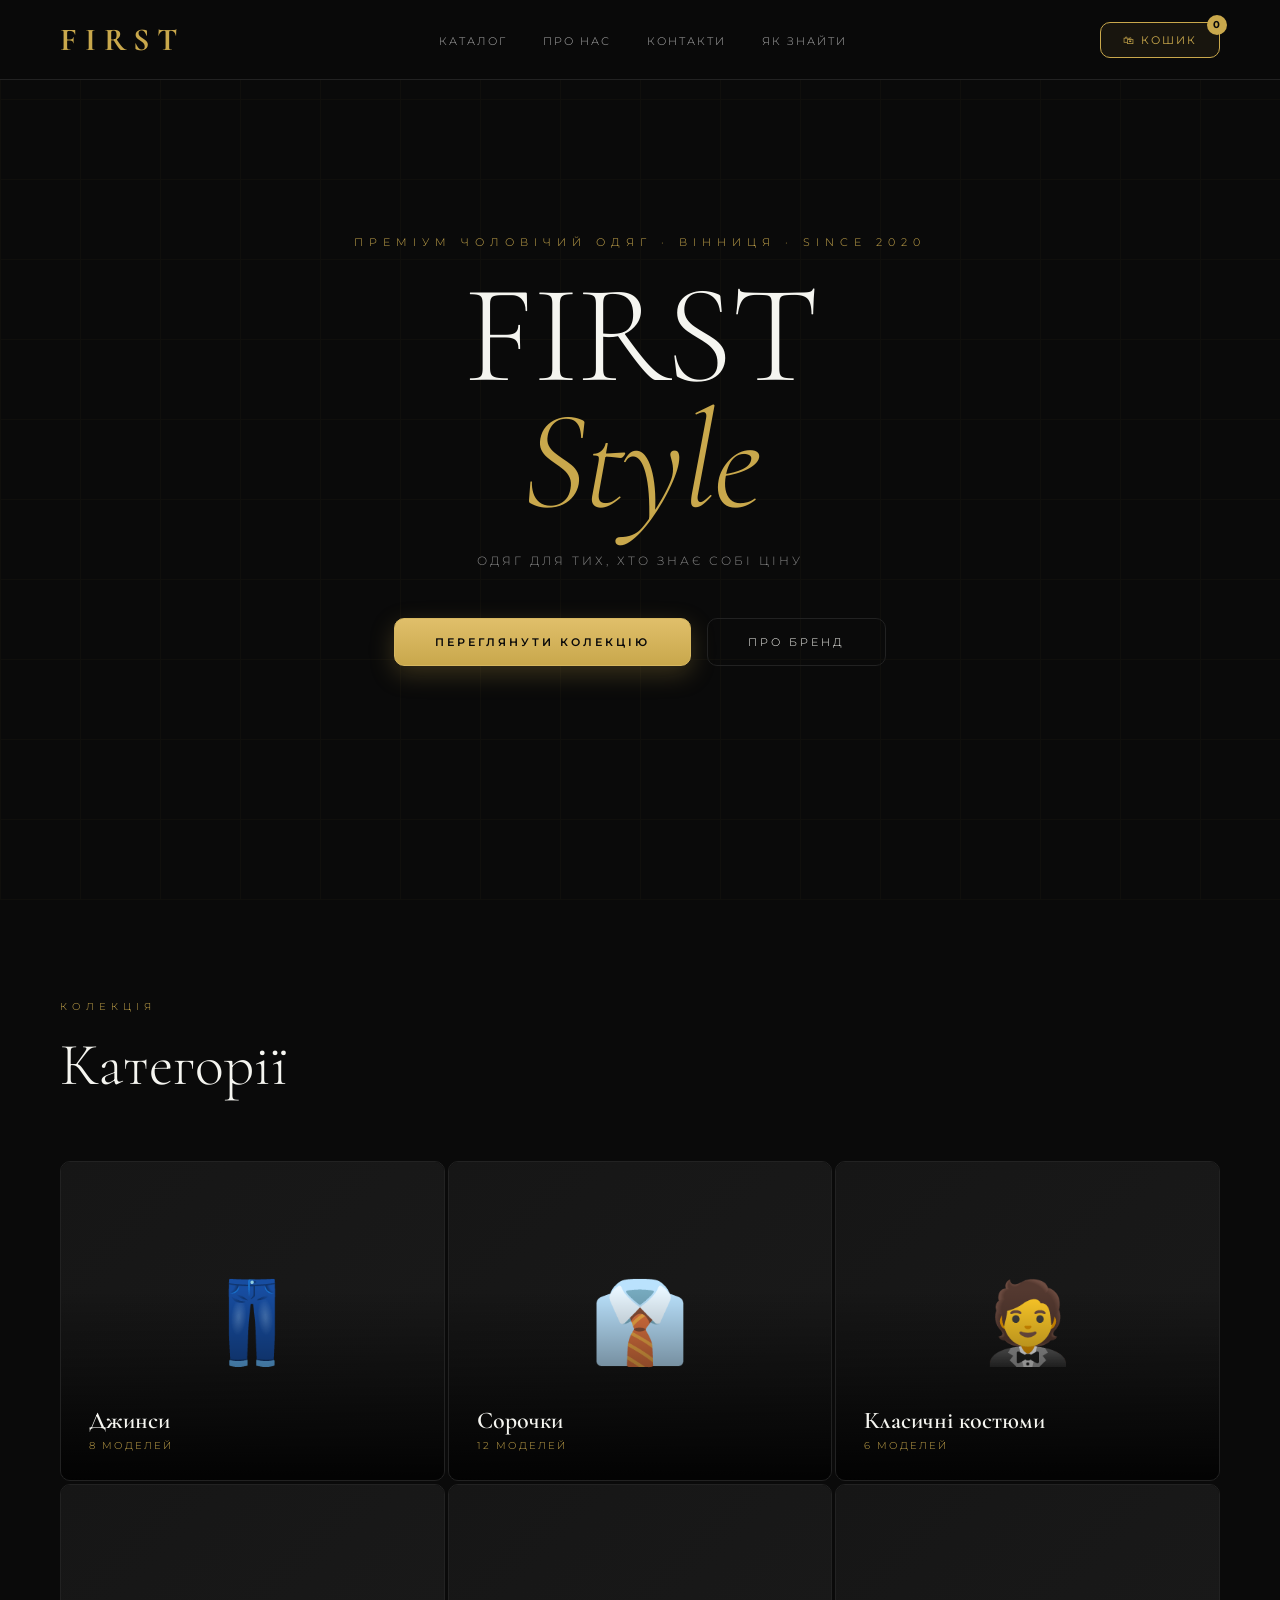
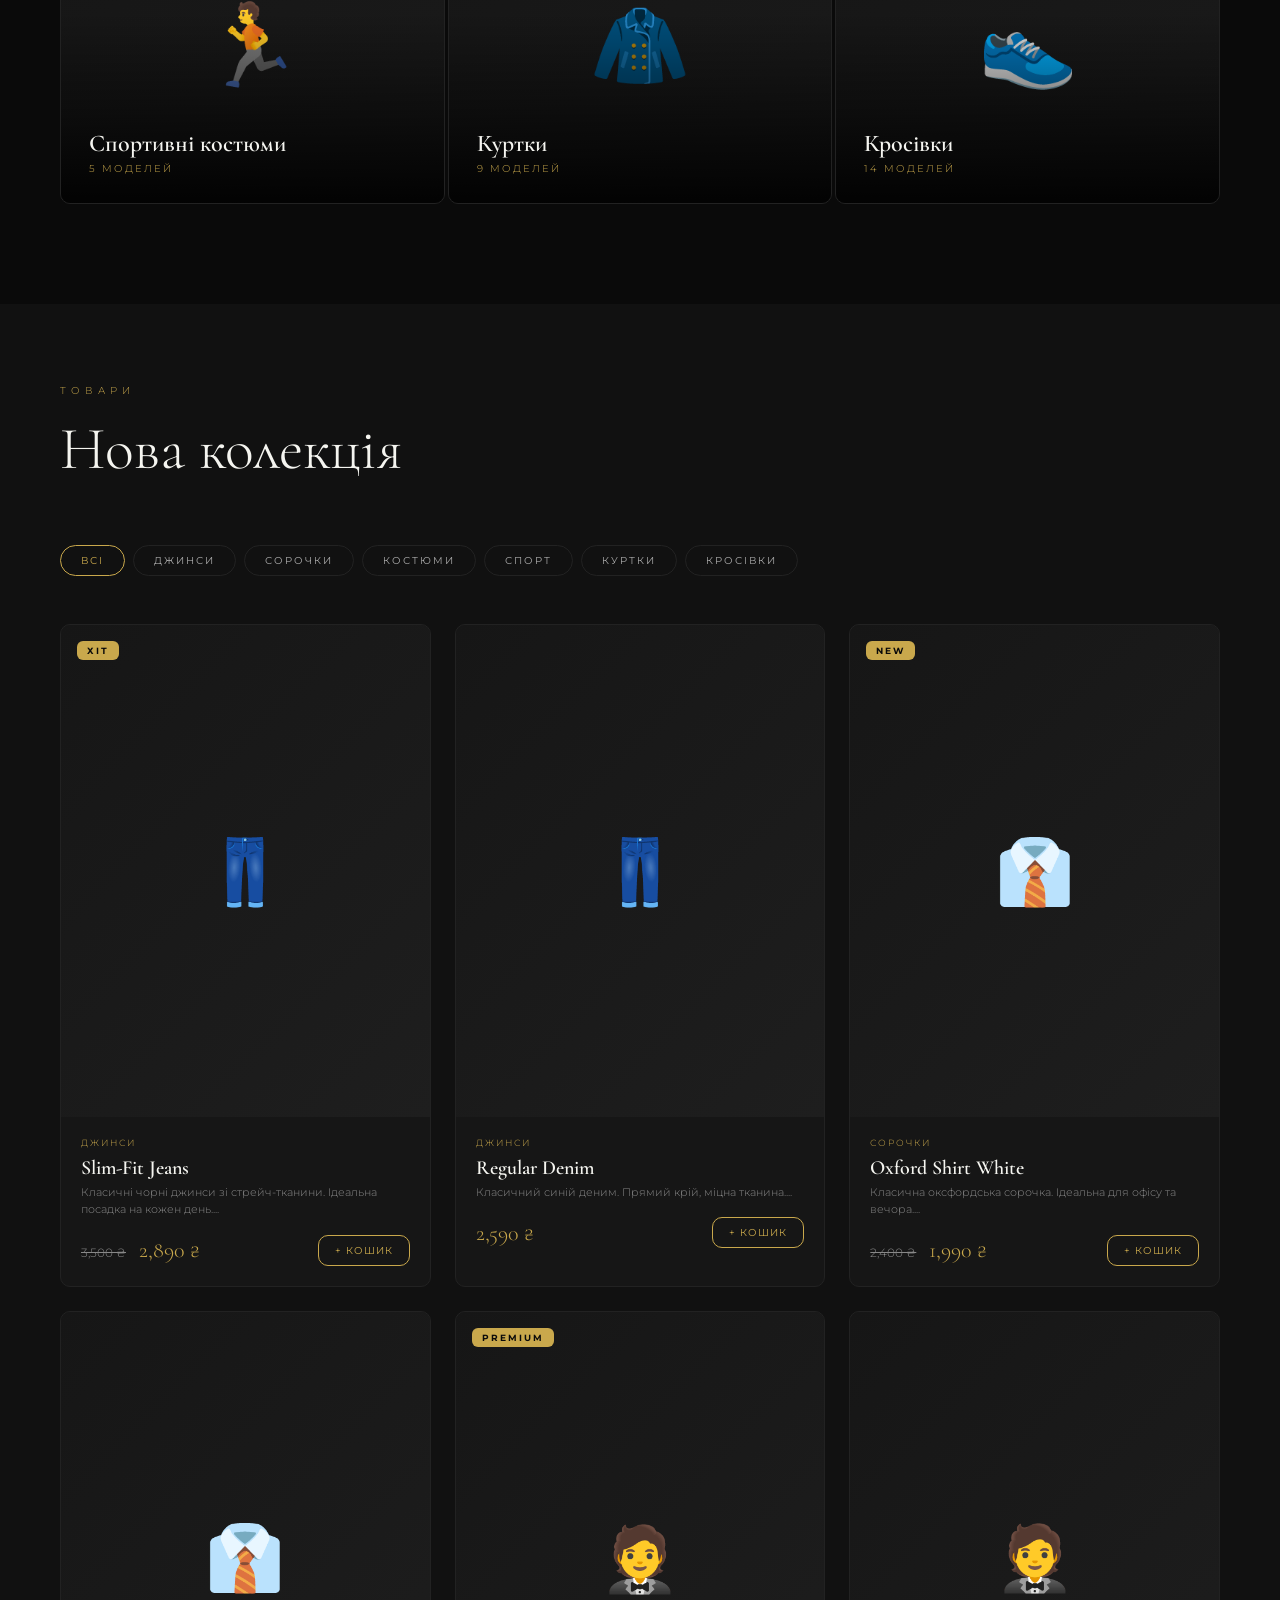
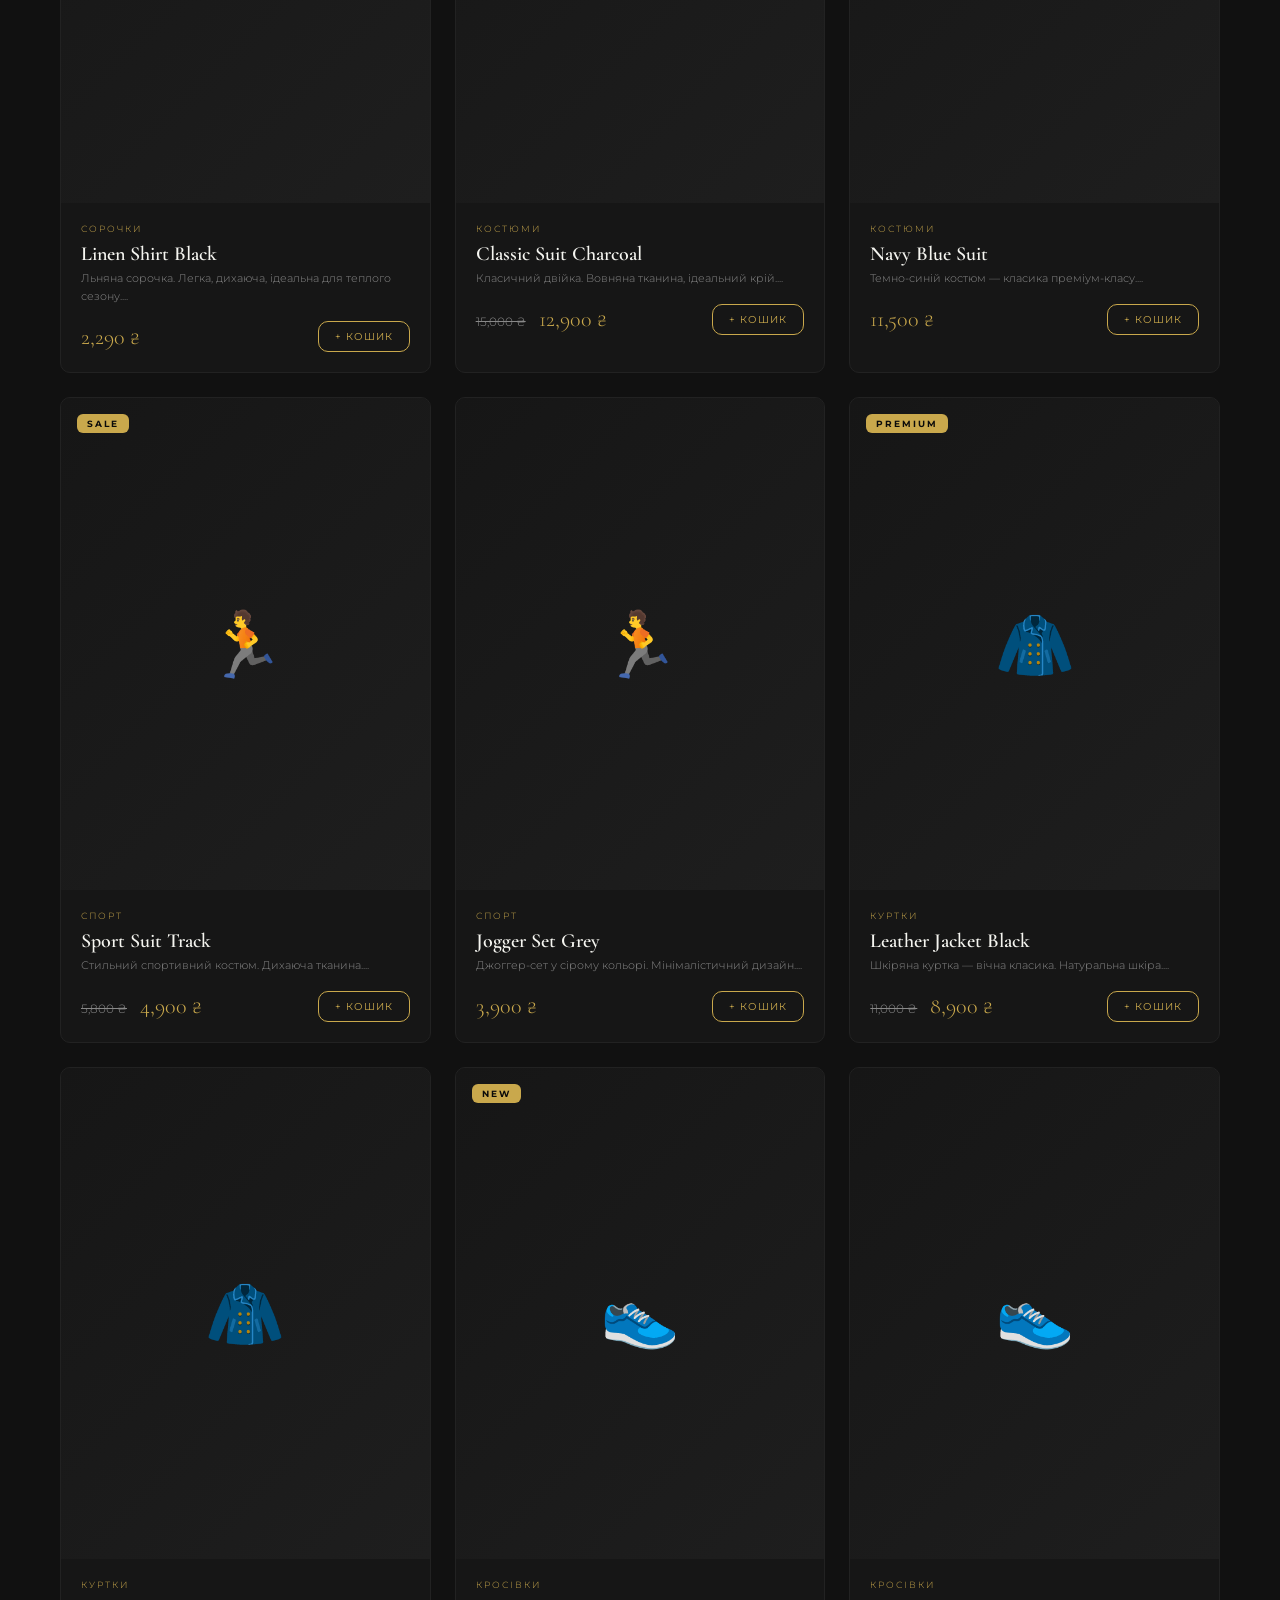
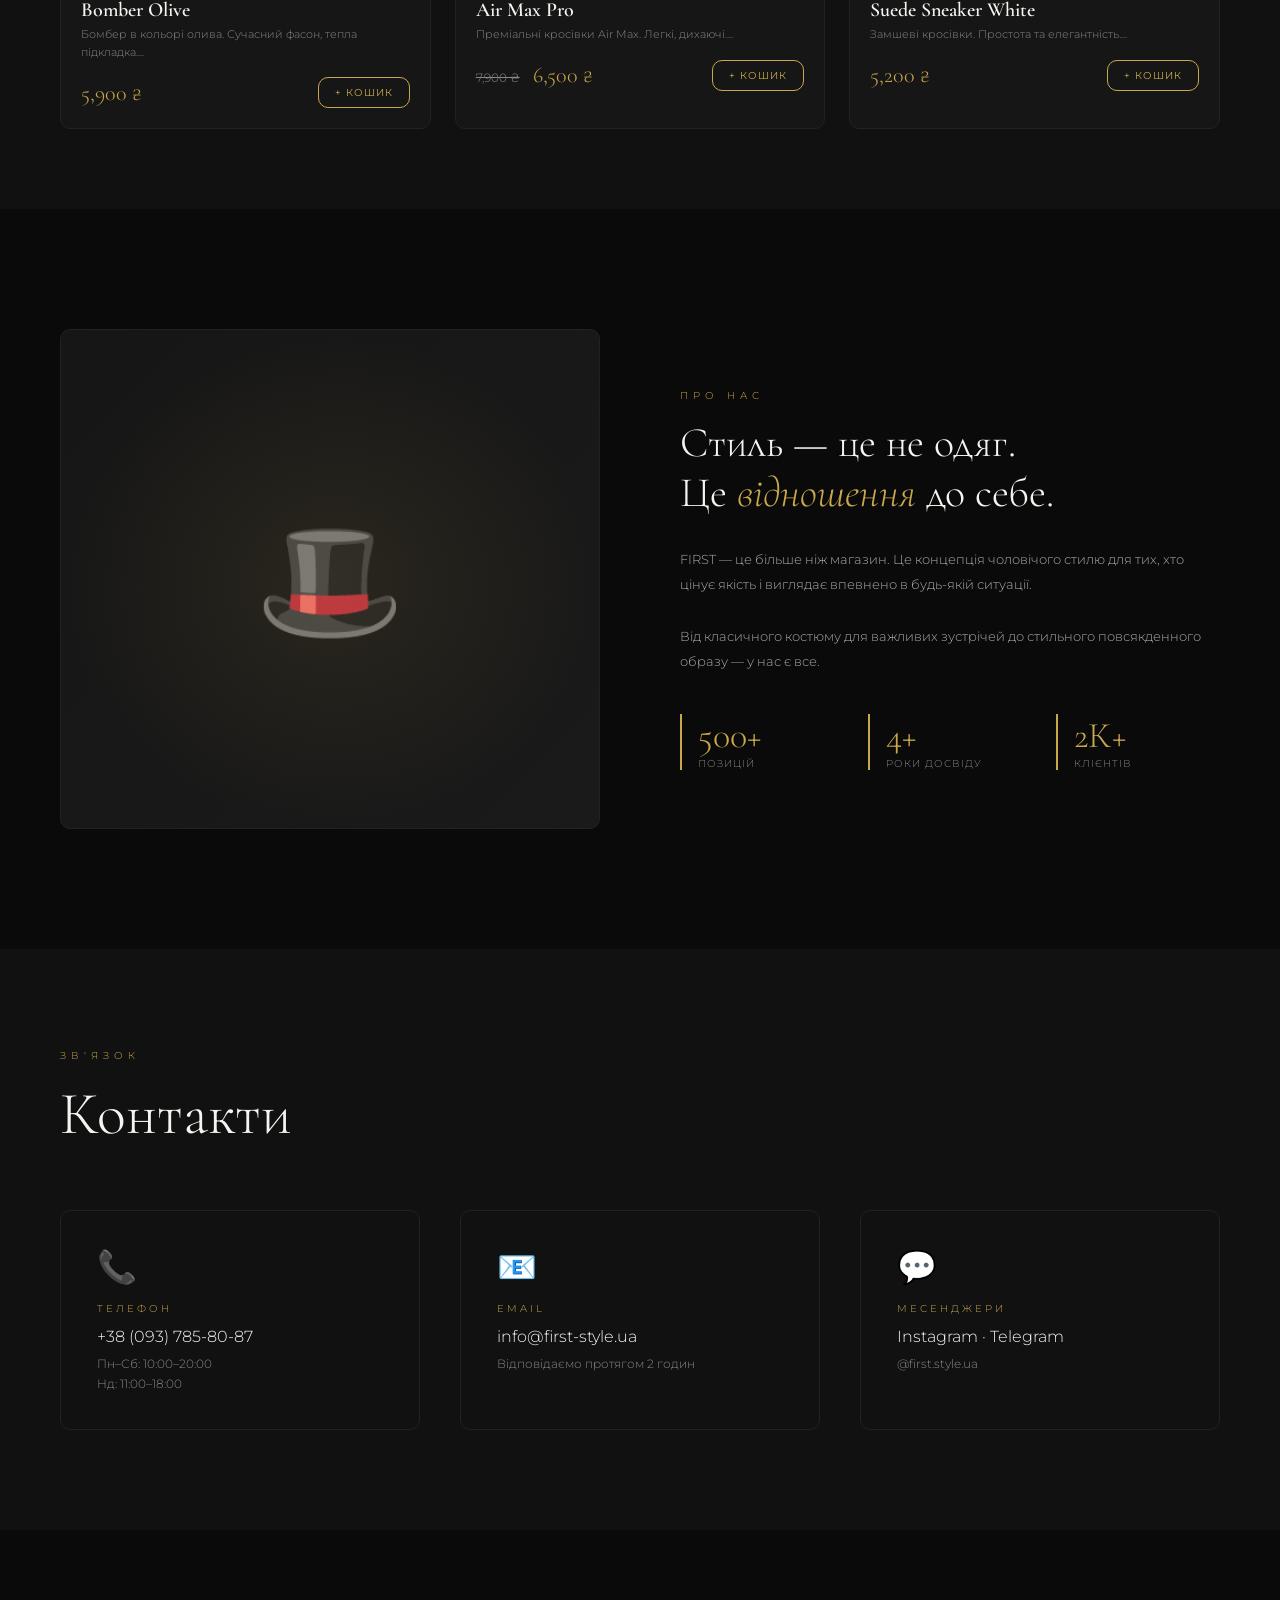
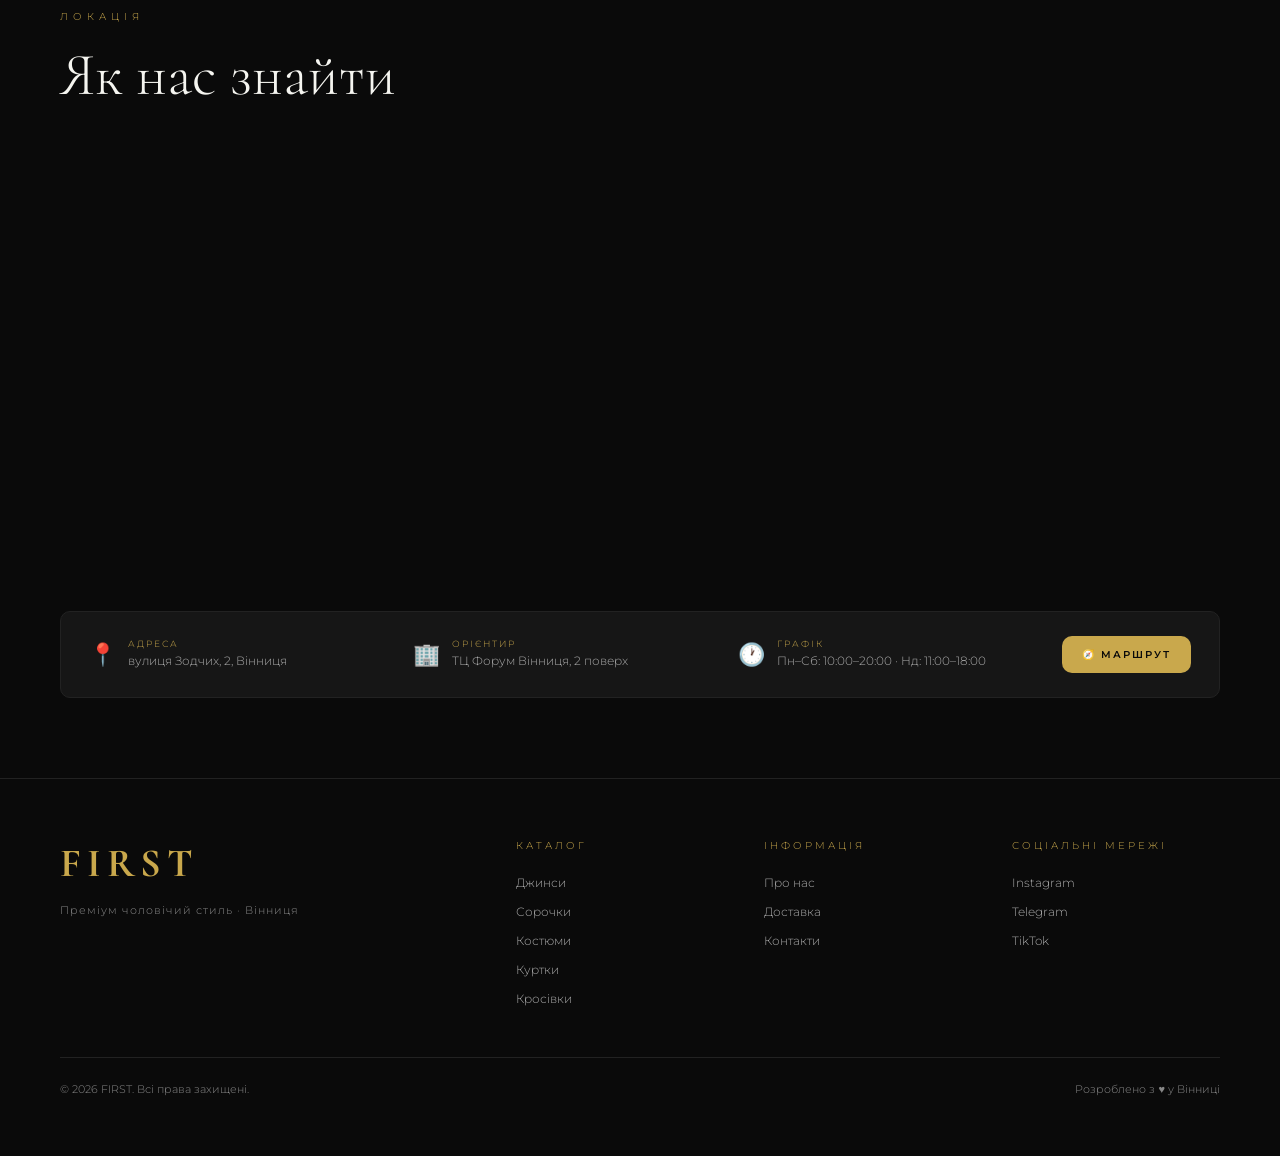
==== frontend/index.html @ 111be35d "init: project structure" ====
<!DOCTYPE html>
<html lang="uk">
<head>
  <meta charset="UTF-8">
  <meta name="viewport" content="width=device-width, initial-scale=1.0">
  <title>FIRST — Чоловічий Стиль</title>
  <link href="https://fonts.googleapis.com/css2?family=Cormorant+Garamond:wght@300;400;600;700&family=Montserrat:wght@300;400;500;600&display=swap" rel="stylesheet">
  <link rel="stylesheet" href="css/main.css">
  <link rel="stylesheet" href="css/hero.css">
  <link rel="stylesheet" href="css/products.css">
  <link rel="stylesheet" href="css/cart.css">
  <link rel="stylesheet" href="css/checkout.css">
</head>
<body>

<nav>
  <a href="#" class="nav-logo">FIRST</a>
  <ul class="nav-links">
    <li><a href="#catalogue">Каталог</a></li>
    <li><a href="#about">Про нас</a></li>
    <li><a href="#contact">Контакти</a></li>
    <li><a href="#find-us">Як знайти</a></li>
  </ul>
  <div>
    <button class="cart-btn" onclick="toggleCart()">
      🛍 Кошик <span class="cart-count" id="cartCount">0</span>
    </button>
  </div>
</nav>

<section class="hero" id="home">
  <div class="hero-overlay"></div>
  <div class="hero-lines"></div>
  <div class="hero-content">
    <p class="hero-label">Преміум чоловічий одяг · Вінниця · Since 2020</p>
    <h1 class="hero-title">FIRST<br><span>Style</span></h1>
    <p class="hero-sub">Одяг для тих, хто знає собі ціну</p>
    <div class="hero-cta">
      <a href="#products" class="btn-primary">Переглянути колекцію</a>
      <a href="#about" class="btn-outline">Про бренд</a>
    </div>
  </div>
</section>

<section class="section" id="catalogue">
  <p class="section-label">Колекція</p>
  <h2 class="section-title">Категорії</h2>
  <div class="categories-grid">
    <div class="cat-card" onclick="goToProducts('Джинси')">
      <div class="cat-img">👖</div>
      <div class="cat-overlay"><div class="cat-name">Джинси</div><div class="cat-count">8 моделей</div></div>
    </div>
    <div class="cat-card" onclick="goToProducts('Сорочки')">
      <div class="cat-img">👔</div>
      <div class="cat-overlay"><div class="cat-name">Сорочки</div><div class="cat-count">12 моделей</div></div>
    </div>
    <div class="cat-card" onclick="goToProducts('Костюми')">
      <div class="cat-img">🤵</div>
      <div class="cat-overlay"><div class="cat-name">Класичні костюми</div><div class="cat-count">6 моделей</div></div>
    </div>
    <div class="cat-card" onclick="goToProducts('Спорт')">
      <div class="cat-img">🏃</div>
      <div class="cat-overlay"><div class="cat-name">Спортивні костюми</div><div class="cat-count">5 моделей</div></div>
    </div>
    <div class="cat-card" onclick="goToProducts('Куртки')">
      <div class="cat-img">🧥</div>
      <div class="cat-overlay"><div class="cat-name">Куртки</div><div class="cat-count">9 моделей</div></div>
    </div>
    <div class="cat-card" onclick="goToProducts('Кросівки')">
      <div class="cat-img">👟</div>
      <div class="cat-overlay"><div class="cat-name">Кросівки</div><div class="cat-count">14 моделей</div></div>
    </div>
  </div>
</section>

<section class="products-section" id="products">
  <p class="section-label">Товари</p>
  <h2 class="section-title">Нова колекція</h2>
  <div class="filters" id="filtersBar">
    <button class="filter-btn active" onclick="filterProducts('all', this)">Всі</button>
    <button class="filter-btn" onclick="filterProducts('Джинси', this)">Джинси</button>
    <button class="filter-btn" onclick="filterProducts('Сорочки', this)">Сорочки</button>
    <button class="filter-btn" onclick="filterProducts('Костюми', this)">Костюми</button>
    <button class="filter-btn" onclick="filterProducts('Спорт', this)">Спорт</button>
    <button class="filter-btn" onclick="filterProducts('Куртки', this)">Куртки</button>
    <button class="filter-btn" onclick="filterProducts('Кросівки', this)">Кросівки</button>
  </div>
  <div class="products-grid" id="productsGrid"></div>
</section>

<section class="about-section" id="about">
  <div class="about-visual fade-in">🎩</div>
  <div class="about-content fade-in">
    <p class="section-label">Про нас</p>
    <h2 class="about-quote">Стиль — це не одяг.<br>Це <em>відношення</em> до себе.</h2>
    <p class="about-text">FIRST — це більше ніж магазин. Це концепція чоловічого стилю для тих, хто цінує якість і виглядає впевнено в будь-якій ситуації.</p>
    <p class="about-text">Від класичного костюму для важливих зустрічей до стильного повсякденного образу — у нас є все.</p>
    <div class="about-stats">
      <div class="stat"><div class="stat-num">500+</div><div class="stat-label">Позицій</div></div>
      <div class="stat"><div class="stat-num">4+</div><div class="stat-label">Роки досвіду</div></div>
      <div class="stat"><div class="stat-num">2К+</div><div class="stat-label">Клієнтів</div></div>
    </div>
  </div>
</section>

<section class="contact-section" id="contact">
  <p class="section-label">Зв'язок</p>
  <h2 class="section-title">Контакти</h2>
  <div class="contact-grid">
    <div class="contact-card fade-in">
      <div class="contact-icon">📞</div>
      <div class="contact-type">Телефон</div>
      <div class="contact-value">+38 (093) 785-80-87</div>
      <div class="contact-desc">Пн–Сб: 10:00–20:00<br>Нд: 11:00–18:00</div>
    </div>
    <div class="contact-card fade-in">
      <div class="contact-icon">📧</div>
      <div class="contact-type">Email</div>
      <div class="contact-value">info@first-style.ua</div>
      <div class="contact-desc">Відповідаємо протягом 2 годин</div>
    </div>
    <div class="contact-card fade-in">
      <div class="contact-icon">💬</div>
      <div class="contact-type">Месенджери</div>
      <div class="contact-value">Instagram · Telegram</div>
      <div class="contact-desc">@first.style.ua</div>
    </div>
  </div>
</section>

<section class="map-section" id="find-us">
  <p class="section-label">Локація</p>
  <h2 class="section-title">Як нас знайти</h2>
  <div class="map-wrapper">
    <iframe
      src="https://www.google.com/maps/embed?pb=!1m18!1m12!1m3!1d10358.173992578399!2d28.45437292773304!3d49.219374943458206!2m3!1f0!2f0!3f0!3m2!1i1024!2i768!4f13.1!3m3!1m2!1s0x472d5b86848059eb%3A0x9738e1a7621a80e4!2z0LLRg9C70LjRhtGPINCX0L7QtNGH0LjRhSwgMiwg0JLRltC90L3QuNGG0Y8sINCS0ZbQvdC90LjRhtGM0LrQsCDQvtCx0LvQsNGB0YLRjCwgMjEwMDA!5e1!3m2!1suk!2sua!4v1773686205527!5m2!1suk!2sua"
      width="100%" height="420" style="border:0;"
      allowfullscreen="" loading="lazy"
      referrerpolicy="no-referrer-when-downgrade">
    </iframe>
    <div class="map-info">
      <div class="map-info-item">
        <span class="map-info-icon">📍</span>
        <div><div class="map-info-title">Адреса</div><div class="map-info-text">вулиця Зодчих, 2, Вінниця</div></div>
      </div>
      <div class="map-info-item">
        <span class="map-info-icon">🏢</span>
        <div><div class="map-info-title">Орієнтир</div><div class="map-info-text">ТЦ Форум Вінниця, 2 поверх</div></div>
      </div>
      <div class="map-info-item">
        <span class="map-info-icon">🕐</span>
        <div><div class="map-info-title">Графік</div><div class="map-info-text">Пн–Сб: 10:00–20:00 · Нд: 11:00–18:00</div></div>
      </div>
      <a href="https://maps.google.com/?q=вулиця+Зодчих+2+Вінниця" target="_blank" class="map-directions-btn">🧭 Маршрут</a>
    </div>
  </div>
</section>

<footer>
  <div>
    <div class="footer-logo">FIRST</div>
    <p class="footer-tagline">Преміум чоловічий стиль · Вінниця</p>
  </div>
  <div>
    <div class="footer-col-title">Каталог</div>
    <ul class="footer-links">
      <li><a href="#" onclick="goToProducts('Джинси')">Джинси</a></li>
      <li><a href="#" onclick="goToProducts('Сорочки')">Сорочки</a></li>
      <li><a href="#" onclick="goToProducts('Костюми')">Костюми</a></li>
      <li><a href="#" onclick="goToProducts('Куртки')">Куртки</a></li>
      <li><a href="#" onclick="goToProducts('Кросівки')">Кросівки</a></li>
    </ul>
  </div>
  <div>
    <div class="footer-col-title">Інформація</div>
    <ul class="footer-links">
      <li><a href="#about">Про нас</a></li>
      <li><a href="#find-us">Доставка</a></li>
      <li><a href="#contact">Контакти</a></li>
    </ul>
  </div>
  <div>
    <div class="footer-col-title">Соціальні мережі</div>
    <ul class="footer-links">
      <li><a href="#">Instagram</a></li>
      <li><a href="#">Telegram</a></li>
      <li><a href="#">TikTok</a></li>
    </ul>
  </div>
  <div class="footer-bottom">
    <span>© 2026 FIRST. Всі права захищені.</span>
    <span>Розроблено з ♥ у Вінниці</span>
  </div>
</footer>

<!-- MODALS -->
<div class="modal-overlay" id="productModal">
  <div class="modal">
    <button class="modal-close" onclick="closeModal()">✕</button>
    <div class="modal-img" id="modalImg"></div>
    <div class="modal-content">
      <div class="modal-cat" id="modalCat"></div>
      <h2 class="modal-name" id="modalName"></h2>
      <p class="modal-desc" id="modalDesc"></p>
      <div class="modal-price" id="modalPrice"></div>
      <div class="size-label">Оберіть розмір</div>
      <div class="sizes" id="modalSizes"></div>
      <div class="qty-label">Кількість</div>
      <div class="qty-control">
        <button class="qty-btn" onclick="changeQty(-1)">−</button>
        <div class="qty-num" id="qtyNum">1</div>
        <button class="qty-btn" onclick="changeQty(1)">+</button>
      </div>
      <button class="modal-add-btn" onclick="addToCartFromModal()">Додати до кошика</button>
      <div class="modal-details" id="modalDetails"></div>
    </div>
  </div>
</div>

<div class="backdrop" id="backdrop" onclick="toggleCart()"></div>
<div class="cart-sidebar" id="cartSidebar">
  <div class="cart-header">
    <h2 class="cart-title">Кошик</h2>
    <button class="cart-close-btn" onclick="toggleCart()">✕</button>
  </div>
  <div class="cart-items" id="cartItems"></div>
  <div class="cart-footer" id="cartFooter" style="display:none">
    <div class="cart-total-row">
      <span class="cart-total-label">Разом</span>
      <span class="cart-total-price" id="cartTotal">0 ₴</span>
    </div>
    <button class="checkout-btn" onclick="openCheckout()">Оформити замовлення</button>
  </div>
</div>

<div class="checkout-modal" id="checkoutModal">
  <div class="checkout-box">
    <button class="modal-close" onclick="closeCheckout()" style="position:absolute;top:20px;right:20px;background:none;border:none;color:#888;font-size:24px;cursor:pointer;">✕</button>
    <div id="checkoutForm">
      <h2 class="checkout-title">Оформлення</h2>
      <p class="checkout-sub">Заповніть дані для замовлення</p>
      <div class="form-section">
        <div class="form-section-title">Особисті дані</div>
        <div class="form-row">
          <div class="form-group"><label>Ім'я</label><input type="text" id="firstName" placeholder="Олексій"></div>
          <div class="form-group"><label>Прізвище</label><input type="text" id="lastName" placeholder="Шевченко"></div>
        </div>
        <div class="form-row">
          <div class="form-group"><label>Телефон</label><input type="tel" id="phone" placeholder="+380"></div>
          <div class="form-group"><label>Email</label><input type="email" id="email" placeholder="email@gmail.com"></div>
        </div>
      </div>
      <div class="form-section">
        <div class="form-section-title">Доставка</div>
        <div class="delivery-options">
          <div class="delivery-option selected" id="del-nova" onclick="selectDelivery('nova')">
            <div class="delivery-option-icon">🚀</div>
            <div class="delivery-option-name">Нова Пошта</div>
            <div class="delivery-option-price">від 70 ₴</div>
          </div>
          <div class="delivery-option" id="del-ukr" onclick="selectDelivery('ukr')">
            <div class="delivery-option-icon">📮</div>
            <div class="delivery-option-name">Укрпошта</div>
            <div class="delivery-option-price">від 35 ₴</div>
          </div>
        </div>
        <div class="form-group"><label>Місто</label><input type="text" id="city" placeholder="Вінниця"></div>
        <div class="form-group"><label>Відділення</label><input type="text" id="branch" placeholder="Відділення №5"></div>
      </div>
      <div class="form-section">
        <div class="form-section-title">Оплата</div>
        <div class="payment-options">
          <div class="payment-option selected" id="pay-card" onclick="selectPayment('card')">
            <div class="payment-option-icon">💳</div>
            <div><div class="payment-option-name">Карткою онлайн</div><div class="payment-option-desc">Visa, Mastercard, Apple Pay</div></div>
          </div>
          <div class="payment-option" id="pay-cash" onclick="selectPayment('cash')">
            <div class="payment-option-icon">💵</div>
            <div><div class="payment-option-name">При отриманні</div><div class="payment-option-desc">Готівка або картка на пошті</div></div>
          </div>
        </div>
      </div>
      <div class="order-summary">
        <div class="order-summary-title">Ваше замовлення</div>
        <div id="orderSummaryItems"></div>
        <div class="order-line total"><span>Разом</span><span id="orderTotal">0 ₴</span></div>
      </div>
      <button class="submit-order-btn" onclick="submitOrder()">Підтвердити замовлення →</button>
    </div>
    <div class="success-screen" id="successScreen">
      <div class="success-icon">✅</div>
      <h2 class="success-title">Замовлення прийнято!</h2>
      <p class="success-text">Менеджер зв'яжеться з вами протягом 30 хвилин.</p>
      <button class="btn-primary" onclick="closeCheckout();closeCart();" style="margin:0 auto">Повернутись до покупок</button>
    </div>
  </div>
</div>

<div class="toast" id="toast"></div>

<script src="js/products.js"></script>
<script src="js/cart.js"></script>
<script src="js/checkout.js"></script>
<script src="js/ui.js"></script>
</body>
</html>
---- frontend/css/main.css ----
/* ── ЗМІННІ ── */
:root {
  --black: #0a0a0a;
  --dark: #111111;
  --card: #161616;
  --border: #222222;
  --gold: #c9a84c;
  --gold-light: #e8c97a;
  --white: #f5f5f0;
  --grey: #888888;
  --grey-light: #aaaaaa;
  --red: #c0392b;
  --r: 10px;
  --rs: 6px;
  --rp: 999px;
}

/* ── RESET ── */
* { margin: 0; padding: 0; box-sizing: border-box; }
html { scroll-behavior: smooth; }
body {
  background: var(--black);
  color: var(--white);
  font-family: 'Montserrat', sans-serif;
  font-weight: 300;
  overflow-x: hidden;
}
::-webkit-scrollbar { width: 4px; }
::-webkit-scrollbar-track { background: var(--dark); }
::-webkit-scrollbar-thumb { background: var(--gold); border-radius: 2px; }

/* ── АНІМАЦІЇ ── */
@keyframes fadeUp {
  from { opacity: 0; transform: translateY(30px); }
  to { opacity: 1; transform: translateY(0); }
}
.fade-in { opacity: 0; transform: translateY(20px); transition: opacity .6s ease, transform .6s ease; }
.fade-in.visible { opacity: 1; transform: translateY(0); }

/* ── КНОПКИ ── */
.btn-primary {
  background: linear-gradient(180deg, #e0bf6a, var(--gold));
  color: var(--black);
  padding: 16px 40px;
  border: 1px solid #d6b760;
  border-radius: var(--r);
  font-family: 'Montserrat', sans-serif;
  font-size: 11px; letter-spacing: 3px; text-transform: uppercase;
  cursor: pointer; transition: all .3s;
  text-decoration: none; font-weight: 600;
  display: inline-block;
  box-shadow: 0 8px 24px rgba(201,168,76,.25);
}
.btn-primary:hover { transform: translateY(-3px); box-shadow: 0 14px 32px rgba(201,168,76,.35); }
.btn-outline {
  background: none; color: var(--white);
  padding: 16px 40px;
  border: 1px solid var(--border);
  border-radius: var(--r);
  font-family: 'Montserrat', sans-serif;
  font-size: 11px; letter-spacing: 3px; text-transform: uppercase;
  cursor: pointer; transition: all .3s;
  text-decoration: none; display: inline-block;
}
.btn-outline:hover { border-color: var(--gold); color: var(--gold); transform: translateY(-2px); }

/* ── SECTION HELPERS ── */
.section { padding: 100px 60px; }
.section-label { font-size: 10px; letter-spacing: 5px; text-transform: uppercase; color: var(--gold); margin-bottom: 16px; }
.section-title { font-family: 'Cormorant Garamond', serif; font-size: clamp(36px,5vw,60px); font-weight: 300; margin-bottom: 60px; }

/* ── NAV ── */
nav {
  position: fixed; top: 0; left: 0; right: 0; z-index: 1000;
  display: flex; align-items: center; justify-content: space-between;
  padding: 20px 60px;
  background: rgba(10,10,10,.96);
  border-bottom: 1px solid var(--border);
  backdrop-filter: blur(12px);
}
.nav-logo { font-family: 'Cormorant Garamond', serif; font-size: 32px; font-weight: 700; letter-spacing: 8px; color: var(--gold); text-decoration: none; }
.nav-links { display: flex; gap: 36px; list-style: none; }
.nav-links a { color: var(--grey-light); text-decoration: none; font-size: 11px; letter-spacing: 2px; text-transform: uppercase; transition: color .3s; }
.nav-links a:hover { color: var(--gold); }
.cart-btn {
  position: relative;
  background: rgba(201,168,76,.08); border: 1px solid var(--gold);
  border-radius: var(--r); color: var(--gold); padding: 10px 22px;
  font-family: 'Montserrat', sans-serif; font-size: 11px; letter-spacing: 2px; text-transform: uppercase;
  cursor: pointer; transition: all .3s;
}
.cart-btn:hover { background: var(--gold); color: var(--black); transform: translateY(-2px); }
.cart-count {
  position: absolute; top: -8px; right: -8px;
  background: var(--gold); color: var(--black);
  width: 20px; height: 20px; border-radius: 50%;
  font-size: 10px; font-weight: 700;
  display: flex; align-items: center; justify-content: center;
}

/* ── TOAST ── */
.toast {
  position: fixed; bottom: 32px; right: 32px;
  background: var(--gold); color: var(--black);
  padding: 14px 24px; font-size: 12px; letter-spacing: 1px;
  border-radius: var(--r); z-index: 5000;
  transform: translateY(100px); opacity: 0; transition: all .4s;
  box-shadow: 0 8px 24px rgba(201,168,76,.4);
}
.toast.show { transform: translateY(0); opacity: 1; }

/* ── ABOUT ── */
.about-section { padding: 120px 60px; display: grid; grid-template-columns: 1fr 1fr; gap: 80px; align-items: center; }
.about-visual { height: 500px; background: linear-gradient(135deg,#161616,#1a1a1a); border: 1px solid var(--border); border-radius: var(--r); display: flex; align-items: center; justify-content: center; font-size: 120px; position: relative; overflow: hidden; }
.about-visual::before { content: ''; position: absolute; inset: 0; background: radial-gradient(ellipse at center,rgba(201,168,76,.1) 0%,transparent 70%); }
.about-quote { font-family: 'Cormorant Garamond', serif; font-size: 42px; font-weight: 300; line-height: 1.2; margin-bottom: 28px; }
.about-quote em { color: var(--gold); font-style: italic; }
.about-text { font-size: 13px; color: var(--grey-light); line-height: 1.9; margin-bottom: 28px; }
.about-stats { display: grid; grid-template-columns: repeat(3,1fr); gap: 24px; margin-top: 40px; }
.stat { border-left: 2px solid var(--gold); padding-left: 16px; }
.stat-num { font-family: 'Cormorant Garamond', serif; font-size: 36px; color: var(--gold); }
.stat-label { font-size: 10px; letter-spacing: 1px; color: var(--grey); text-transform: uppercase; }

/* ── CONTACT ── */
.contact-section { padding: 100px 60px; background: var(--dark); }
.contact-grid { display: grid; grid-template-columns: repeat(3,1fr); gap: 40px; margin-top: 60px; }
.contact-card { border: 1px solid var(--border); border-radius: var(--r); padding: 36px; transition: all .3s; }
.contact-card:hover { border-color: var(--gold); box-shadow: 0 8px 32px rgba(201,168,76,.1); }
.contact-icon { font-size: 32px; margin-bottom: 16px; }
.contact-type { font-size: 10px; letter-spacing: 3px; text-transform: uppercase; color: var(--gold); margin-bottom: 12px; }
.contact-value { font-size: 16px; margin-bottom: 8px; }
.contact-desc { font-size: 12px; color: var(--grey); line-height: 1.6; }

/* ── MAP ── */
.map-section { padding: 80px 60px; }
.map-wrapper { display: flex; flex-direction: column; gap: 20px; }
.map-wrapper iframe { border-radius: var(--r); filter: grayscale(20%) contrast(1.05); }
.map-info { display: grid; grid-template-columns: repeat(3,1fr) auto; gap: 16px; align-items: center; background: var(--card); border: 1px solid var(--border); border-radius: var(--r); padding: 24px 28px; }
.map-info-item { display: flex; align-items: center; gap: 12px; }
.map-info-icon { font-size: 22px; flex-shrink: 0; }
.map-info-title { font-size: 9px; letter-spacing: 2px; text-transform: uppercase; color: var(--gold); margin-bottom: 4px; }
.map-info-text { font-size: 12px; color: var(--grey-light); line-height: 1.4; }
.map-directions-btn { background: var(--gold); color: var(--black); padding: 12px 20px; border-radius: var(--r); font-family: 'Montserrat', sans-serif; font-size: 10px; letter-spacing: 2px; text-transform: uppercase; text-decoration: none; font-weight: 600; transition: all .3s; white-space: nowrap; }
.map-directions-btn:hover { background: var(--gold-light); transform: translateY(-2px); }

/* ── FOOTER ── */
footer { padding: 60px; border-top: 1px solid var(--border); display: grid; grid-template-columns: 2fr 1fr 1fr 1fr; gap: 40px; }
.footer-logo { font-family: 'Cormorant Garamond', serif; font-size: 40px; color: var(--gold); letter-spacing: 6px; font-weight: 700; margin-bottom: 16px; }
.footer-tagline { font-size: 11px; color: var(--grey); letter-spacing: 1px; }
.footer-col-title { font-size: 10px; letter-spacing: 3px; text-transform: uppercase; color: var(--gold); margin-bottom: 20px; }
.footer-links { list-style: none; }
.footer-links li { margin-bottom: 10px; }
.footer-links a { color: var(--grey-light); text-decoration: none; font-size: 12px; transition: color .3s; }
.footer-links a:hover { color: var(--gold); }
.footer-bottom { grid-column: 1/-1; border-top: 1px solid var(--border); padding-top: 24px; display: flex; justify-content: space-between; font-size: 11px; color: var(--grey); }

/* ── RESPONSIVE ── */
@media(max-width:768px) {
  nav { padding: 16px 20px; }
  .nav-links { display: none; }
  .section { padding: 60px 20px; }
  .about-section { grid-template-columns: 1fr; padding: 60px 20px; }
  .contact-grid { grid-template-columns: 1fr; }
  footer { grid-template-columns: 1fr 1fr; padding: 40px 20px; }
  .map-info { grid-template-columns: 1fr; }
}
---- frontend/css/hero.css ----
/* ── HERO ── */
.hero {
  height: 100vh;
  display: flex; align-items: center; justify-content: center;
  position: relative; overflow: hidden;
  background: #0a0a0a;
  /* background-image підключається через JS або inline style */
  background-size: 50% auto;
  background-repeat: no-repeat;
  background-position: left top;
}
.hero-overlay {
  position: absolute; inset: 0;
  background: linear-gradient(to right, rgba(10,10,10,.88) 0%, rgba(10,10,10,.55) 50%, rgba(10,10,10,.75) 100%);
}
.hero-lines {
  position: absolute; inset: 0; opacity: .03;
  background-image:
    repeating-linear-gradient(0deg, var(--gold) 0, var(--gold) 1px, transparent 1px, transparent 80px),
    repeating-linear-gradient(90deg, var(--gold) 0, var(--gold) 1px, transparent 1px, transparent 80px);
}
.hero-content { position: relative; text-align: center; z-index: 2; }
.hero-label { font-size: 11px; letter-spacing: 6px; text-transform: uppercase; color: var(--gold); margin-bottom: 24px; animation: fadeUp 1s ease both; }
.hero-title { font-family: 'Cormorant Garamond', serif; font-size: clamp(72px,12vw,140px); font-weight: 300; line-height: .9; letter-spacing: -2px; animation: fadeUp 1s ease .2s both; }
.hero-title span { color: var(--gold); font-style: italic; }
.hero-sub { font-size: 12px; letter-spacing: 3px; text-transform: uppercase; color: var(--grey); margin-top: 28px; animation: fadeUp 1s ease .4s both; }
.hero-cta { margin-top: 50px; display: flex; gap: 16px; justify-content: center; animation: fadeUp 1s ease .6s both; }

@media(max-width:768px) {
  .hero { background-size: 90% auto; }
  .hero-cta { flex-direction: column; align-items: center; }
}
---- frontend/css/products.css ----
/* ── CATEGORIES ── */
.categories-grid { display: grid; grid-template-columns: repeat(3,1fr); gap: 3px; }
.cat-card { position: relative; height: 320px; background: var(--card); border: 1px solid var(--border); border-radius: var(--r); overflow: hidden; cursor: pointer; transition: all .4s; }
.cat-card:hover { border-color: var(--gold); }
.cat-img { width: 100%; height: 100%; display: flex; align-items: center; justify-content: center; font-size: 80px; background: linear-gradient(135deg,#161616,#1a1a1a); transition: transform .6s ease; pointer-events: none; }
.cat-card:hover .cat-img { transform: scale(1.05); }
.cat-overlay { position: absolute; inset: 0; background: linear-gradient(to top,rgba(0,0,0,.9) 0%,transparent 60%); display: flex; flex-direction: column; justify-content: flex-end; padding: 28px; pointer-events: none; }
.cat-name { font-family: 'Cormorant Garamond', serif; font-size: 24px; font-weight: 600; }
.cat-count { font-size: 10px; letter-spacing: 2px; color: var(--gold); text-transform: uppercase; margin-top: 4px; }

/* ── PRODUCTS ── */
.products-section { padding: 80px 60px; background: var(--dark); }
.filters { display: flex; gap: 8px; margin-bottom: 48px; flex-wrap: wrap; }
.filter-btn { padding: 8px 20px; border: 1px solid var(--border); border-radius: var(--rp); background: none; color: var(--grey-light); font-family: 'Montserrat', sans-serif; font-size: 10px; letter-spacing: 2px; text-transform: uppercase; cursor: pointer; transition: all .3s; }
.filter-btn.active, .filter-btn:hover { border-color: var(--gold); color: var(--gold); }
.products-grid { display: grid; grid-template-columns: repeat(auto-fill,minmax(280px,1fr)); gap: 24px; }
.product-card { background: var(--card); border: 1px solid var(--border); border-radius: var(--r); transition: all .3s; cursor: pointer; overflow: hidden; }
.product-card:hover { border-color: var(--gold); transform: translateY(-4px); box-shadow: 0 20px 40px rgba(0,0,0,.5); }
.product-img { width: 100%; aspect-ratio: 3/4; display: flex; align-items: center; justify-content: center; font-size: 64px; background: linear-gradient(135deg,#161616,#1e1e1e); position: relative; }
.product-badge { position: absolute; top: 16px; left: 16px; background: var(--gold); color: var(--black); font-size: 9px; letter-spacing: 2px; text-transform: uppercase; padding: 4px 10px; font-weight: 700; border-radius: var(--rs); }
.product-info { padding: 20px; }
.product-cat { font-size: 9px; letter-spacing: 2px; text-transform: uppercase; color: var(--gold); margin-bottom: 8px; }
.product-name { font-family: 'Cormorant Garamond', serif; font-size: 20px; font-weight: 600; margin-bottom: 4px; }
.product-desc { font-size: 11px; color: var(--grey); margin-bottom: 16px; line-height: 1.6; }
.product-footer { display: flex; align-items: center; justify-content: space-between; }
.product-price { font-family: 'Cormorant Garamond', serif; font-size: 22px; color: var(--gold); }
.product-price span { font-size: 12px; color: var(--grey); text-decoration: line-through; margin-right: 8px; font-family: 'Montserrat', sans-serif; }
.add-cart-btn { background: none; border: 1px solid var(--gold); border-radius: var(--r); color: var(--gold); padding: 8px 16px; font-family: 'Montserrat', sans-serif; font-size: 10px; letter-spacing: 1px; text-transform: uppercase; cursor: pointer; transition: all .3s; }
.add-cart-btn:hover { background: var(--gold); color: var(--black); }

/* ── MODAL ── */
.modal-overlay { position: fixed; inset: 0; z-index: 2000; background: rgba(0,0,0,.92); display: none; align-items: center; justify-content: center; padding: 20px; backdrop-filter: blur(8px); }
.modal-overlay.open { display: flex; }
.modal { background: var(--card); border: 1px solid var(--border); border-radius: var(--r); max-width: 900px; width: 100%; max-height: 90vh; overflow-y: auto; position: relative; display: grid; grid-template-columns: 1fr 1fr; }
.modal-close { position: absolute; top: 20px; right: 20px; background: none; border: none; color: var(--grey); font-size: 24px; cursor: pointer; z-index: 10; transition: color .3s; }
.modal-close:hover { color: var(--gold); }
.modal-img { aspect-ratio: 1; display: flex; align-items: center; justify-content: center; font-size: 100px; background: linear-gradient(135deg,#161616,#1e1e1e); border-right: 1px solid var(--border); border-radius: var(--r) 0 0 var(--r); }
.modal-content { padding: 40px; }
.modal-cat { font-size: 10px; letter-spacing: 3px; text-transform: uppercase; color: var(--gold); margin-bottom: 12px; }
.modal-name { font-family: 'Cormorant Garamond', serif; font-size: 32px; font-weight: 600; margin-bottom: 8px; }
.modal-desc { font-size: 12px; color: var(--grey-light); line-height: 1.8; margin-bottom: 28px; }
.modal-price { font-family: 'Cormorant Garamond', serif; font-size: 36px; color: var(--gold); margin-bottom: 24px; }
.size-label { font-size: 10px; letter-spacing: 2px; text-transform: uppercase; color: var(--grey); margin-bottom: 12px; }
.sizes { display: flex; gap: 8px; flex-wrap: wrap; margin-bottom: 24px; }
.size-btn { width: 48px; height: 48px; border: 1px solid var(--border); border-radius: var(--rs); background: none; color: var(--grey-light); font-family: 'Montserrat', sans-serif; font-size: 12px; cursor: pointer; transition: all .2s; }
.size-btn:hover, .size-btn.selected { border-color: var(--gold); color: var(--gold); background: rgba(201,168,76,.08); }
.qty-label { font-size: 10px; letter-spacing: 2px; text-transform: uppercase; color: var(--grey); margin-bottom: 12px; }
.qty-control { display: flex; align-items: center; gap: 16px; margin-bottom: 28px; }
.qty-btn { width: 36px; height: 36px; border: 1px solid var(--border); border-radius: var(--rs); background: none; color: var(--white); font-size: 18px; cursor: pointer; transition: all .2s; }
.qty-btn:hover { border-color: var(--gold); color: var(--gold); }
.qty-num { font-family: 'Cormorant Garamond', serif; font-size: 24px; min-width: 30px; text-align: center; }
.modal-add-btn { width: 100%; background: linear-gradient(180deg,#e0bf6a,var(--gold)); color: var(--black); padding: 16px; border: none; border-radius: var(--r); font-family: 'Montserrat', sans-serif; font-size: 11px; letter-spacing: 3px; text-transform: uppercase; cursor: pointer; transition: all .3s; font-weight: 600; margin-bottom: 12px; }
.modal-add-btn:hover { transform: translateY(-2px); }
.modal-details { margin-top: 24px; border-top: 1px solid var(--border); padding-top: 24px; }
.modal-detail-row { display: flex; justify-content: space-between; padding: 8px 0; border-bottom: 1px solid var(--border); }
.modal-detail-key { font-size: 11px; color: var(--grey); }
.modal-detail-val { font-size: 11px; color: var(--white); }

@media(max-width:768px) {
  .categories-grid { grid-template-columns: 1fr; }
  .products-section { padding: 60px 20px; }
  .modal { grid-template-columns: 1fr; }
  .modal-img { display: none; }
}
---- frontend/css/cart.css ----
/* ── CART SIDEBAR ── */
.backdrop { position: fixed; inset: 0; background: rgba(0,0,0,.5); z-index: 2500; display: none; }
.backdrop.open { display: block; }
.cart-sidebar { position: fixed; right: -480px; top: 0; bottom: 0; width: 480px; background: var(--dark); border-left: 1px solid var(--border); z-index: 3000; transition: right .4s ease; display: flex; flex-direction: column; }
.cart-sidebar.open { right: 0; }
.cart-header { padding: 28px 32px; border-bottom: 1px solid var(--border); display: flex; align-items: center; justify-content: space-between; }
.cart-title { font-family: 'Cormorant Garamond', serif; font-size: 28px; }
.cart-close-btn { background: none; border: none; color: var(--grey); font-size: 24px; cursor: pointer; transition: color .3s; }
.cart-close-btn:hover { color: var(--gold); }
.cart-items { flex: 1; overflow-y: auto; padding: 24px 32px; }
.cart-item { display: grid; grid-template-columns: 64px 1fr auto; gap: 16px; align-items: center; padding: 16px 0; border-bottom: 1px solid var(--border); }
.cart-item-img { width: 64px; height: 64px; background: var(--card); display: flex; align-items: center; justify-content: center; font-size: 28px; border: 1px solid var(--border); border-radius: var(--rs); }
.cart-item-name { font-size: 13px; font-weight: 500; margin-bottom: 4px; }
.cart-item-size { font-size: 10px; color: var(--grey); }
.cart-item-price { font-family: 'Cormorant Garamond', serif; font-size: 18px; color: var(--gold); }
.cart-item-remove { background: none; border: none; color: var(--grey); cursor: pointer; font-size: 14px; margin-top: 4px; transition: color .2s; padding: 2px 6px; border-radius: var(--rs); }
.cart-item-remove:hover { color: var(--red); }
.cart-empty { text-align: center; padding: 60px 20px; color: var(--grey); }
.cart-empty-icon { font-size: 48px; margin-bottom: 16px; }
.cart-footer { padding: 24px 32px; border-top: 1px solid var(--border); background: var(--card); }
.cart-total-row { display: flex; justify-content: space-between; align-items: center; margin-bottom: 20px; }
.cart-total-label { font-size: 11px; letter-spacing: 2px; text-transform: uppercase; color: var(--grey); }
.cart-total-price { font-family: 'Cormorant Garamond', serif; font-size: 28px; color: var(--gold); }
.checkout-btn { width: 100%; background: linear-gradient(180deg,#e0bf6a,var(--gold)); color: var(--black); padding: 16px; border: none; border-radius: var(--r); font-family: 'Montserrat', sans-serif; font-size: 11px; letter-spacing: 3px; text-transform: uppercase; cursor: pointer; transition: all .3s; font-weight: 600; }
.checkout-btn:hover { transform: translateY(-2px); }

@media(max-width:768px) { .cart-sidebar { width: 100%; right: -100%; } }
---- frontend/css/checkout.css ----
/* ── CHECKOUT MODAL ── */
.checkout-modal { position: fixed; inset: 0; z-index: 4000; background: rgba(0,0,0,.95); display: none; align-items: center; justify-content: center; padding: 20px; backdrop-filter: blur(8px); }
.checkout-modal.open { display: flex; }
.checkout-box { background: var(--card); border: 1px solid var(--border); border-radius: var(--r); max-width: 600px; width: 100%; max-height: 90vh; overflow-y: auto; padding: 48px; position: relative; }
.checkout-title { font-family: 'Cormorant Garamond', serif; font-size: 36px; margin-bottom: 8px; }
.checkout-sub { font-size: 11px; color: var(--grey); letter-spacing: 1px; margin-bottom: 40px; }
.form-section { margin-bottom: 32px; }
.form-section-title { font-size: 10px; letter-spacing: 3px; text-transform: uppercase; color: var(--gold); margin-bottom: 16px; padding-bottom: 8px; border-bottom: 1px solid var(--border); }
.form-row { display: grid; grid-template-columns: 1fr 1fr; gap: 16px; }
.form-group { margin-bottom: 16px; }
.form-group label { font-size: 10px; letter-spacing: 1px; text-transform: uppercase; color: var(--grey); display: block; margin-bottom: 8px; }
.form-group input, .form-group select { width: 100%; background: var(--dark); border: 1px solid var(--border); border-radius: var(--rs); color: var(--white); padding: 12px 16px; font-family: 'Montserrat', sans-serif; font-size: 13px; transition: border-color .3s; outline: none; }
.form-group input:focus, .form-group select:focus { border-color: var(--gold); }
.delivery-options { display: grid; grid-template-columns: 1fr 1fr; gap: 12px; margin-bottom: 16px; }
.delivery-option { border: 1px solid var(--border); border-radius: var(--r); padding: 16px; cursor: pointer; transition: all .3s; }
.delivery-option.selected { border-color: var(--gold); background: rgba(201,168,76,.05); }
.delivery-option-name { font-size: 12px; font-weight: 500; margin-bottom: 4px; }
.delivery-option-price { font-size: 10px; color: var(--gold); }
.delivery-option-icon { font-size: 24px; margin-bottom: 8px; }
.payment-options { display: grid; gap: 12px; }
.payment-option { border: 1px solid var(--border); border-radius: var(--r); padding: 16px; cursor: pointer; transition: all .3s; display: flex; align-items: center; gap: 12px; }
.payment-option.selected { border-color: var(--gold); background: rgba(201,168,76,.05); }
.payment-option-icon { font-size: 24px; }
.payment-option-name { font-size: 12px; font-weight: 500; }
.payment-option-desc { font-size: 10px; color: var(--grey); }
.order-summary { background: var(--dark); border-radius: var(--r); padding: 20px; margin-bottom: 24px; }
.order-summary-title { font-size: 10px; letter-spacing: 2px; text-transform: uppercase; color: var(--gold); margin-bottom: 16px; }
.order-line { display: flex; justify-content: space-between; font-size: 12px; padding: 6px 0; }
.order-line.total { border-top: 1px solid var(--border); padding-top: 12px; margin-top: 8px; font-size: 16px; font-family: 'Cormorant Garamond', serif; color: var(--gold); }
.submit-order-btn { width: 100%; background: linear-gradient(180deg,#e0bf6a,var(--gold)); color: var(--black); padding: 18px; border: none; border-radius: var(--r); font-family: 'Montserrat', sans-serif; font-size: 11px; letter-spacing: 3px; text-transform: uppercase; cursor: pointer; transition: all .3s; font-weight: 700; }
.submit-order-btn:hover { transform: translateY(-2px); }
.success-screen { text-align: center; padding: 48px 0; display: none; }
.success-icon { font-size: 64px; margin-bottom: 24px; }
.success-title { font-family: 'Cormorant Garamond', serif; font-size: 40px; margin-bottom: 12px; color: var(--gold); }
.success-text { font-size: 13px; color: var(--grey); margin-bottom: 32px; line-height: 1.6; }

@media(max-width:768px) { .form-row { grid-template-columns: 1fr; } .checkout-box { padding: 24px; } }
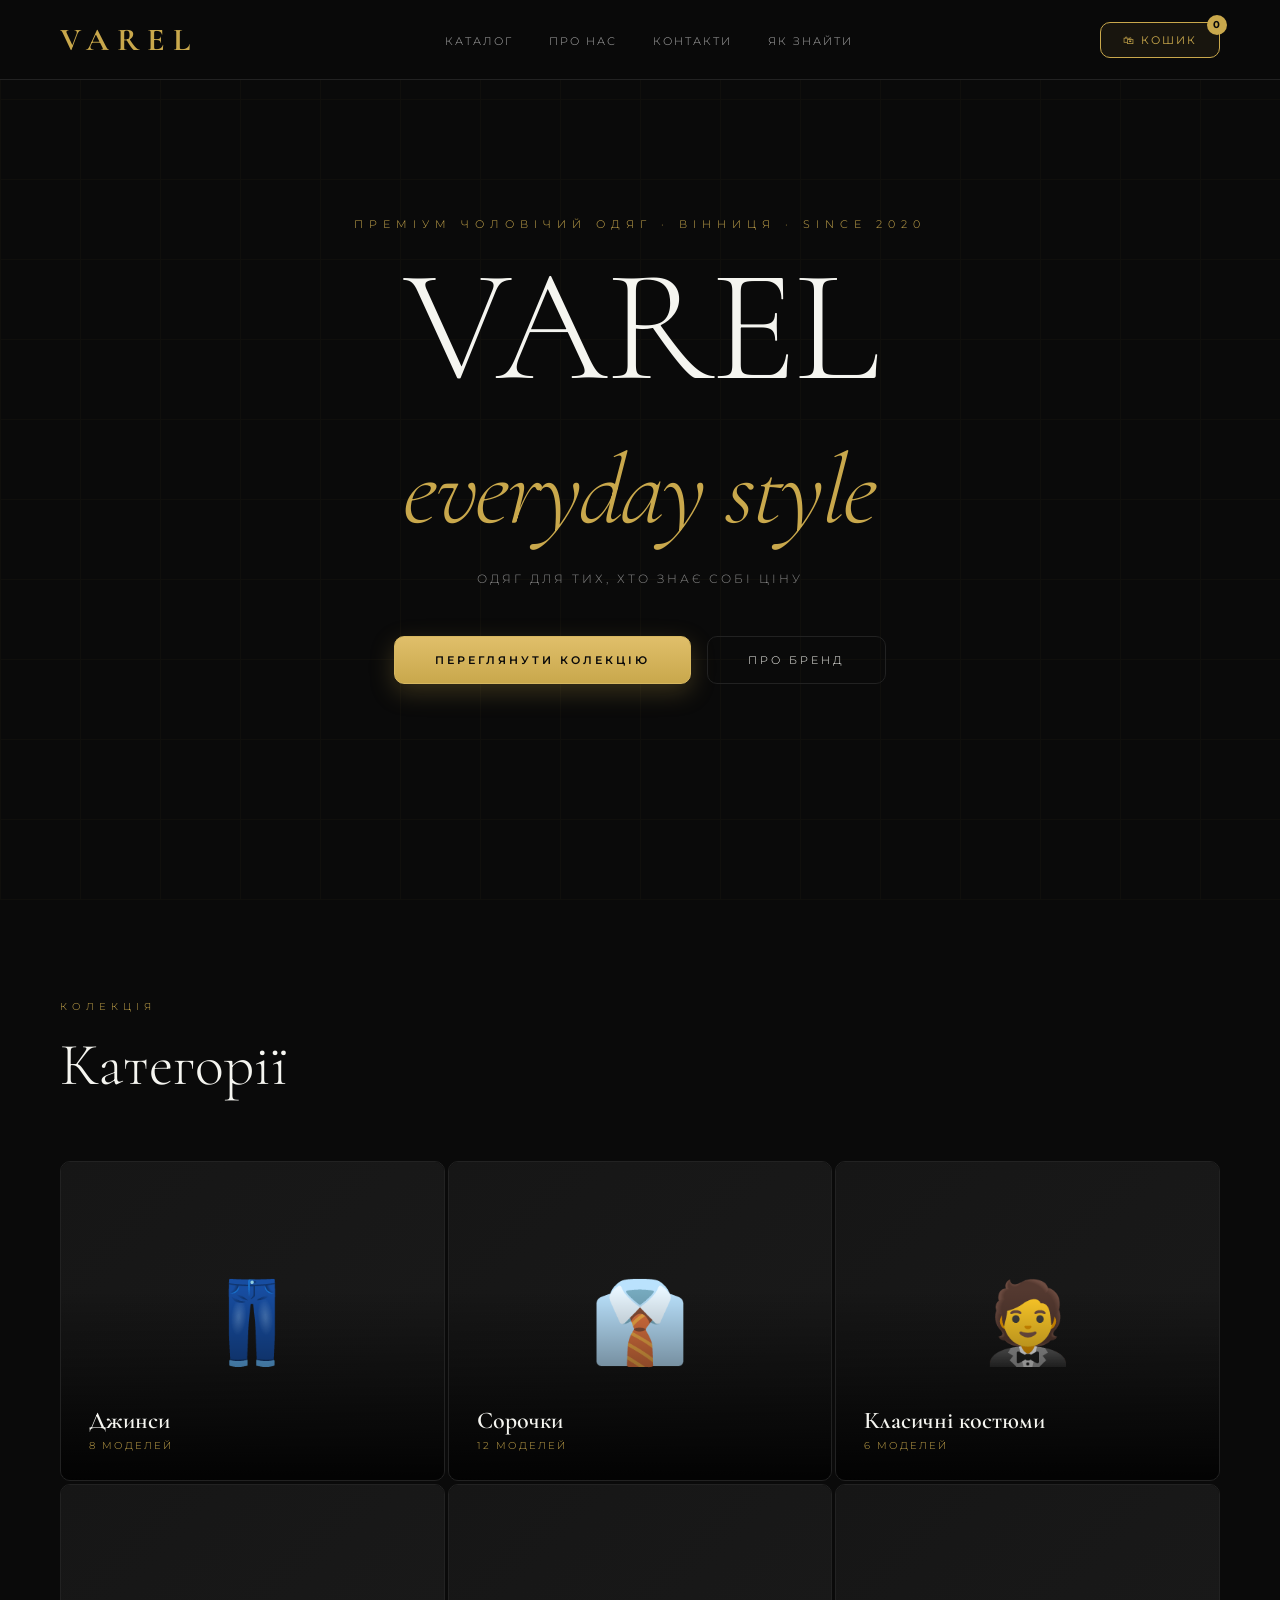
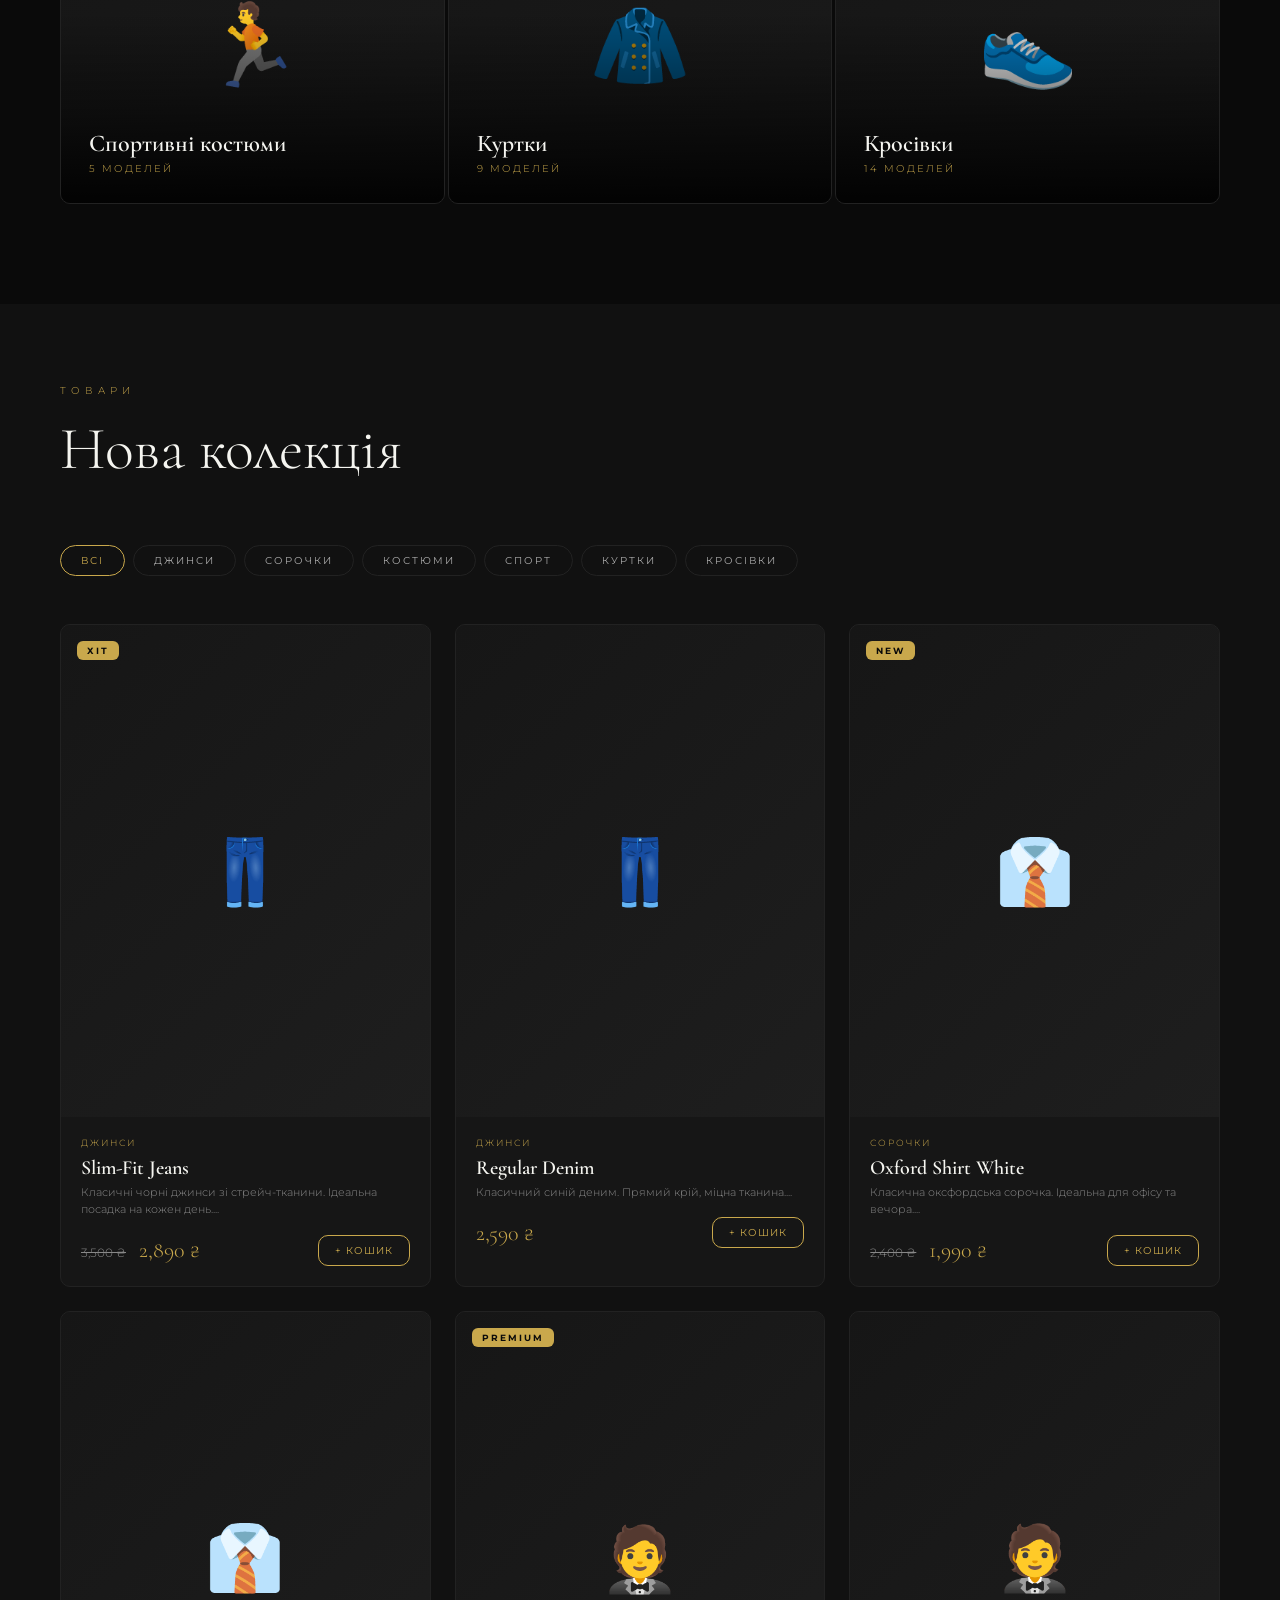
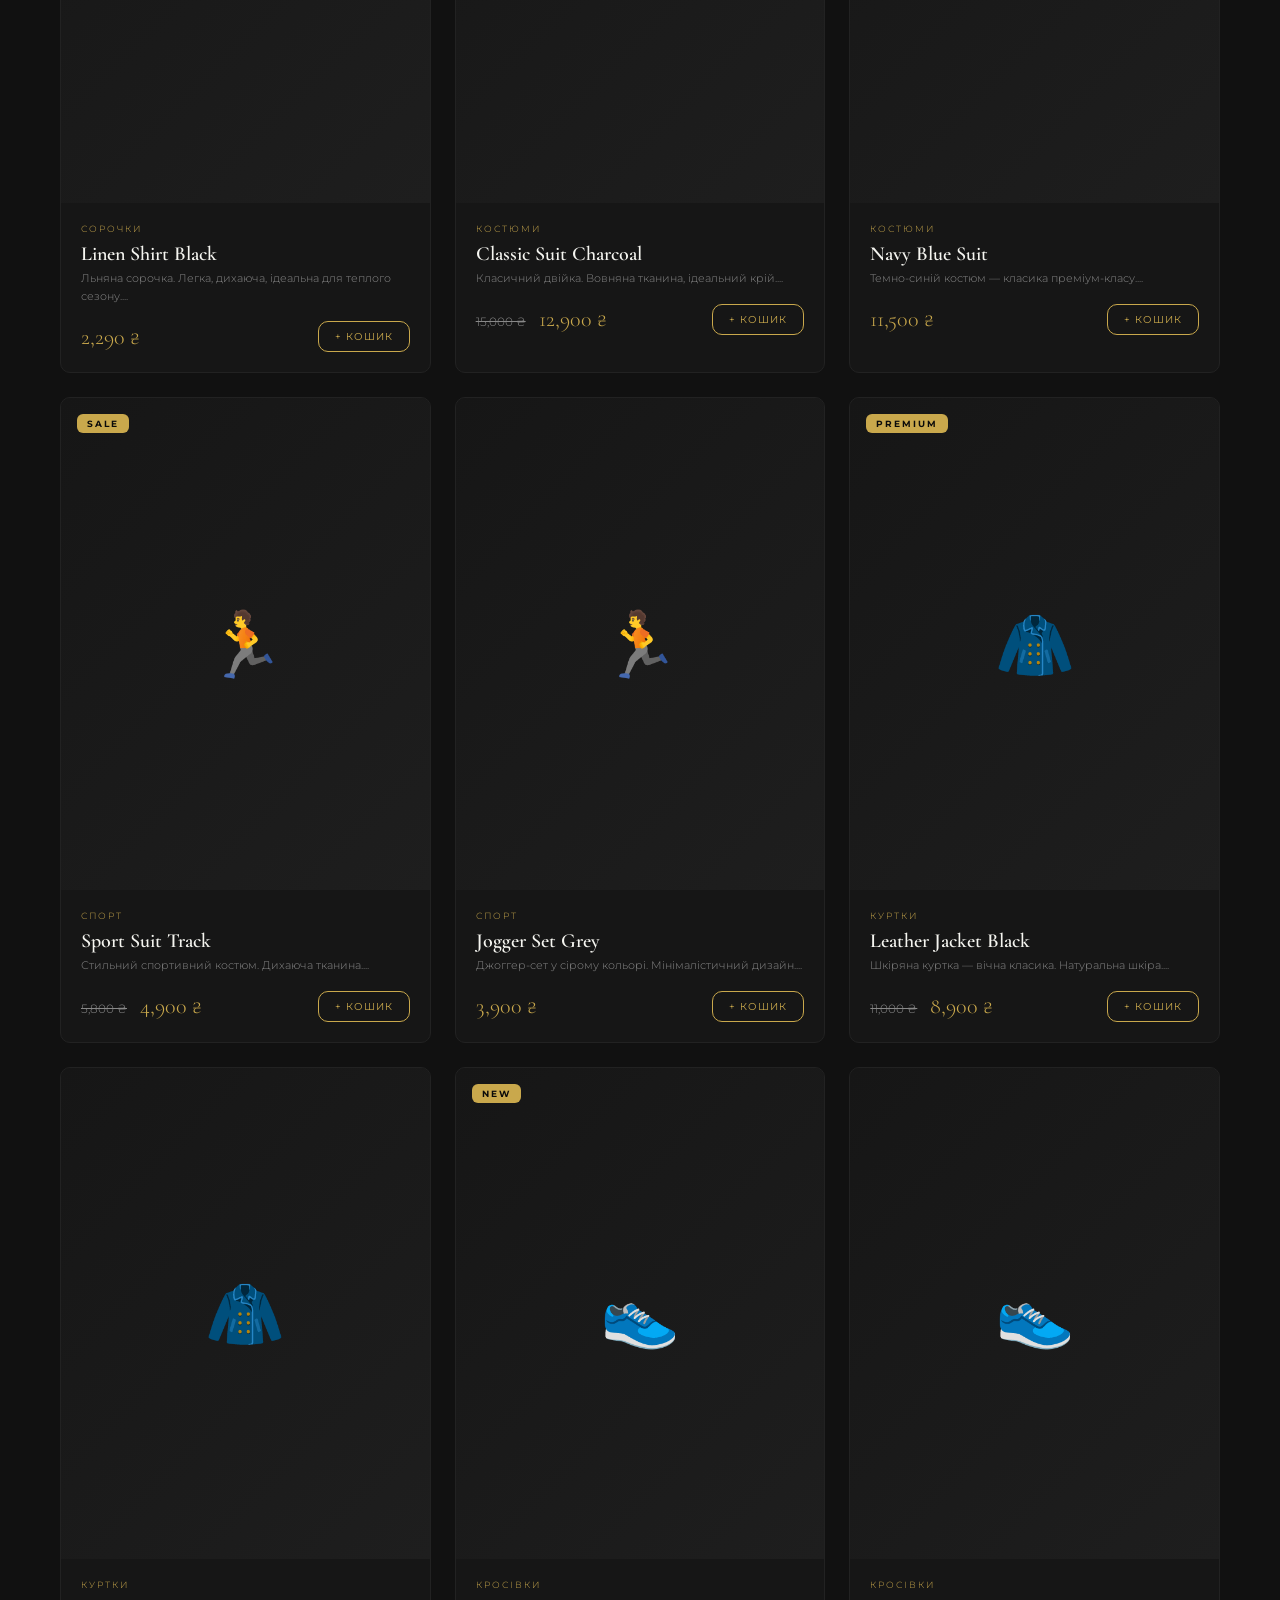
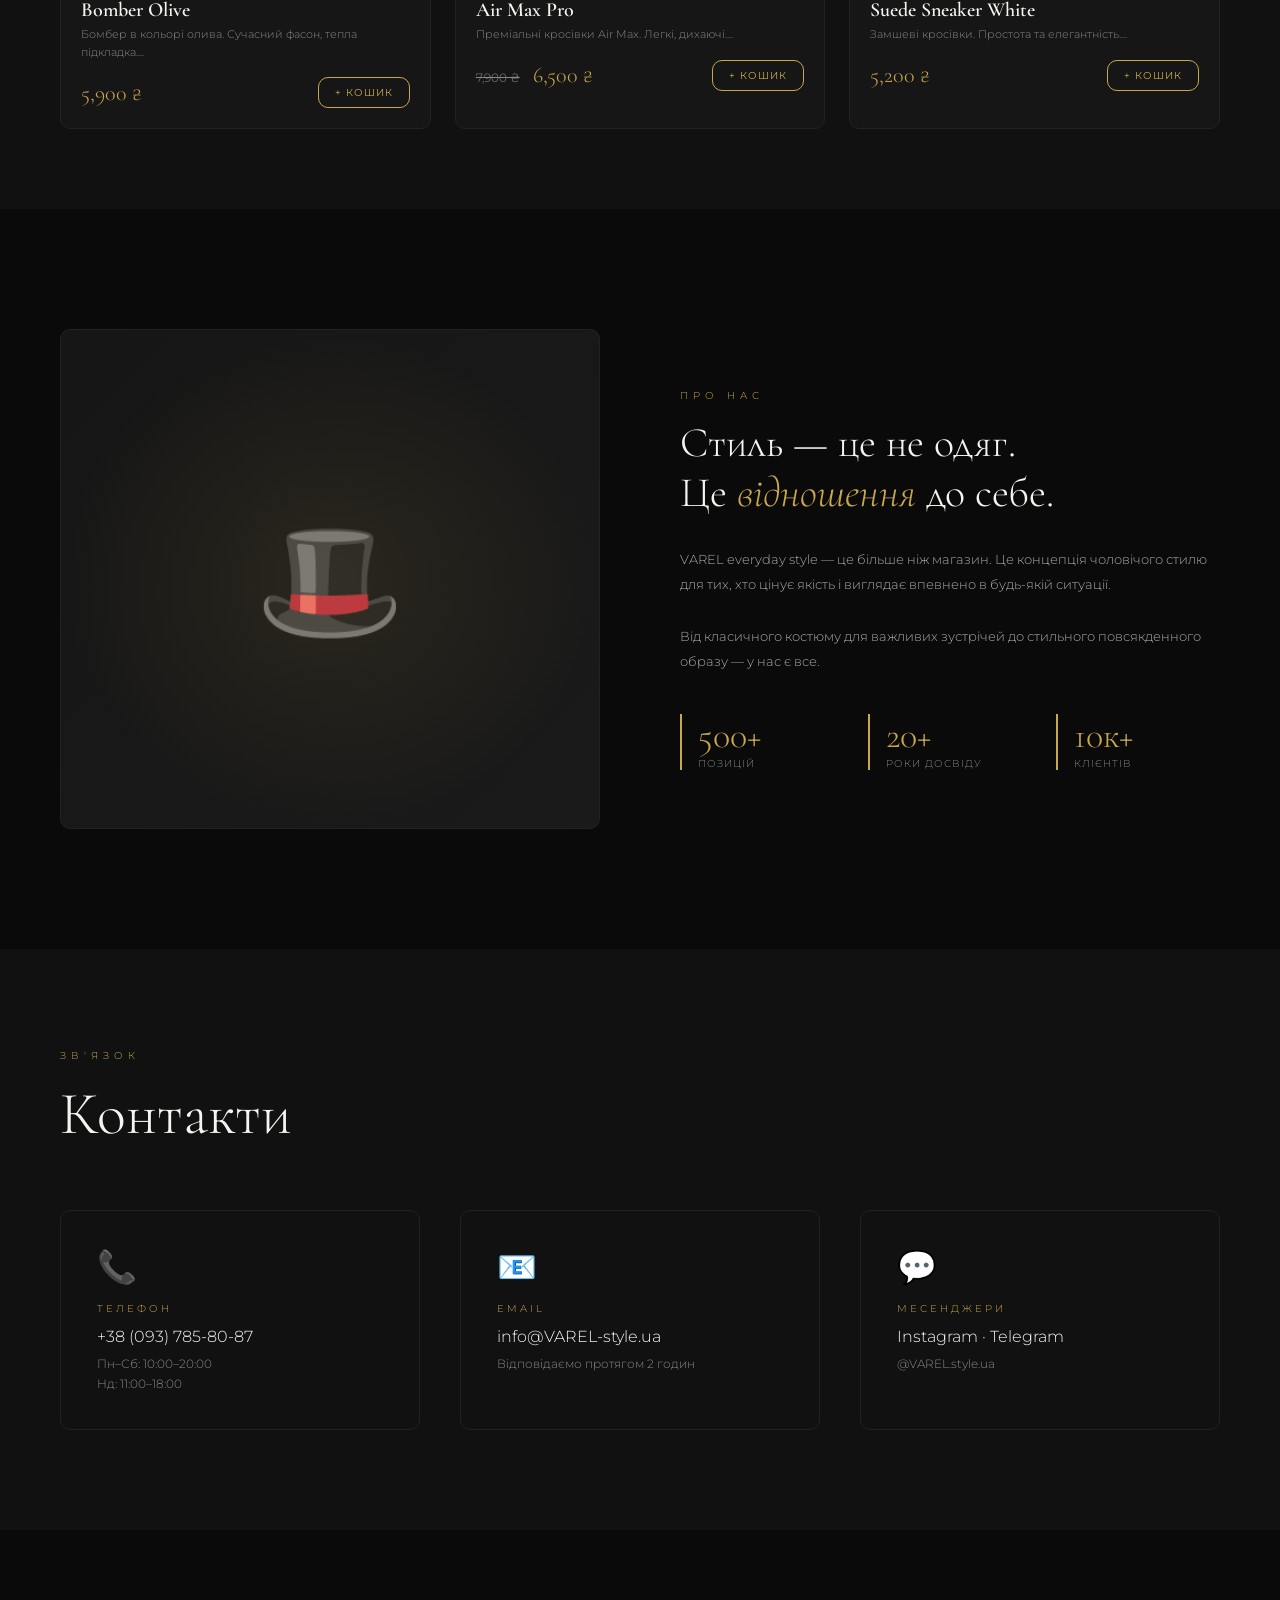
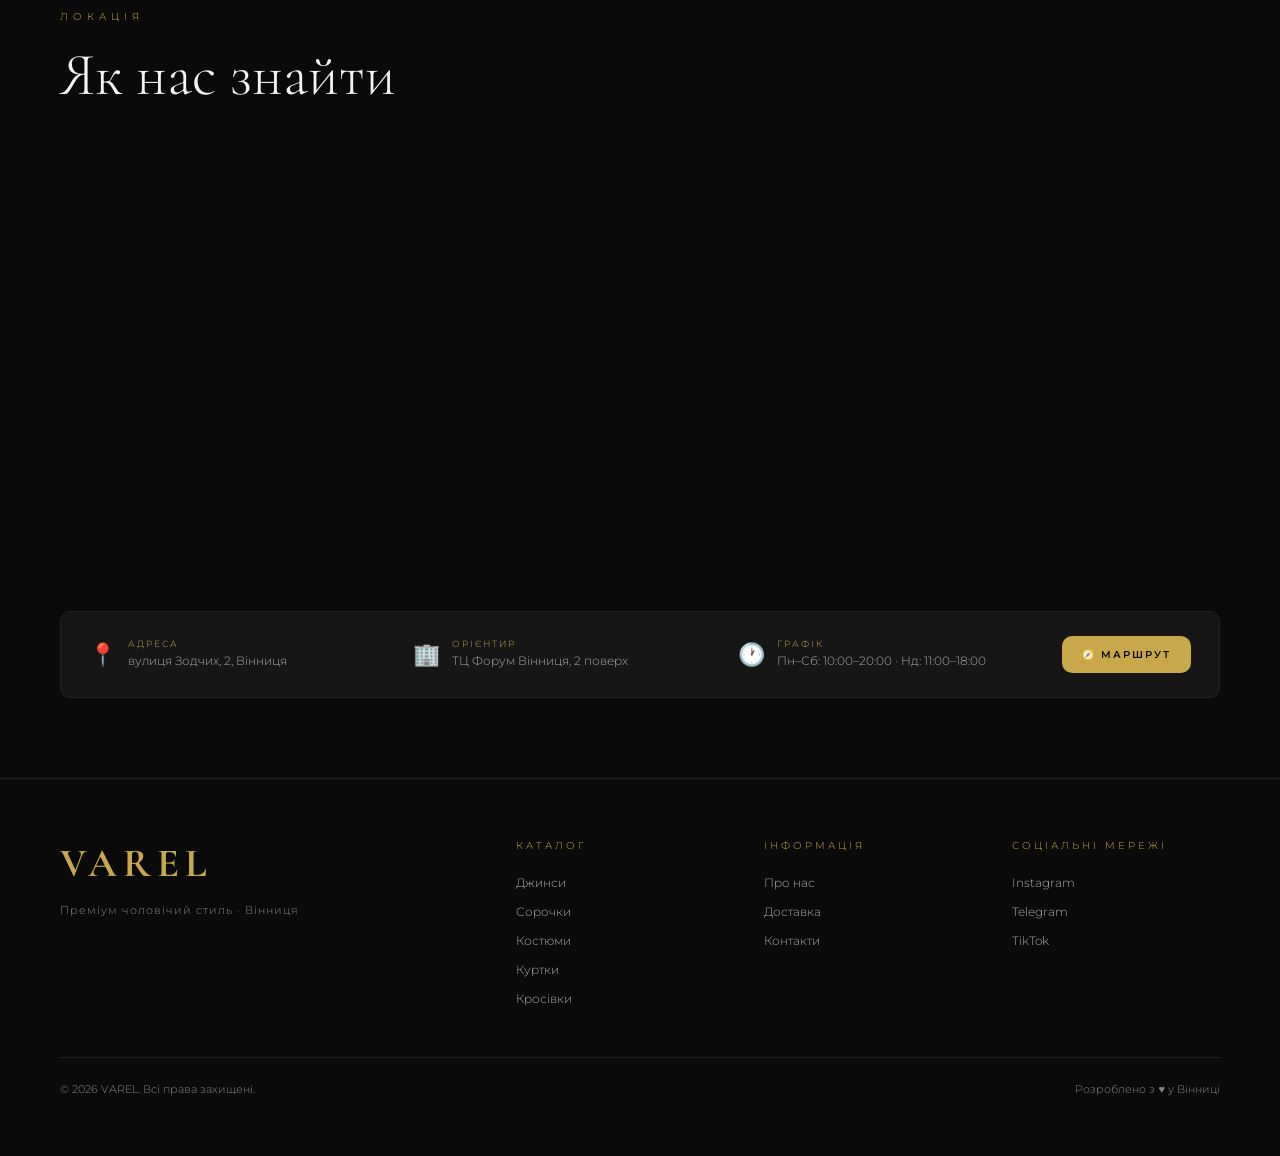
==== commit 184baff4: "rebrand: замінено AVVA/FIRST на VAREL по всьому проекту" ====
--- a/frontend/index.html
+++ b/frontend/index.html
@@ -3,7 +3,7 @@
 <head>
   <meta charset="UTF-8">
   <meta name="viewport" content="width=device-width, initial-scale=1.0">
-  <title>FIRST — Чоловічий Стиль</title>
+  <title>VAREL everyday style — Чоловічий Стиль</title>
   <link href="https://fonts.googleapis.com/css2?family=Cormorant+Garamond:wght@300;400;600;700&family=Montserrat:wght@300;400;500;600&display=swap" rel="stylesheet">
   <link rel="stylesheet" href="css/main.css">
   <link rel="stylesheet" href="css/hero.css">
@@ -14,7 +14,7 @@
 <body>
 
 <nav>
-  <a href="#" class="nav-logo">FIRST</a>
+  <a href="#" class="nav-logo">VAREL</a>
   <ul class="nav-links">
     <li><a href="#catalogue">Каталог</a></li>
     <li><a href="#about">Про нас</a></li>
@@ -33,7 +33,7 @@
   <div class="hero-lines"></div>
   <div class="hero-content">
     <p class="hero-label">Преміум чоловічий одяг · Вінниця · Since 2020</p>
-    <h1 class="hero-title">FIRST<br><span>Style</span></h1>
+    <h1 class="hero-title">VAREL<br><span>everyday style</span></h1>
     <p class="hero-sub">Одяг для тих, хто знає собі ціну</p>
     <div class="hero-cta">
       <a href="#products" class="btn-primary">Переглянути колекцію</a>
@@ -93,12 +93,12 @@
   <div class="about-content fade-in">
     <p class="section-label">Про нас</p>
     <h2 class="about-quote">Стиль — це не одяг.<br>Це <em>відношення</em> до себе.</h2>
-    <p class="about-text">FIRST — це більше ніж магазин. Це концепція чоловічого стилю для тих, хто цінує якість і виглядає впевнено в будь-якій ситуації.</p>
+    <p class="about-text">VAREL everyday style — це більше ніж магазин. Це концепція чоловічого стилю для тих, хто цінує якість і виглядає впевнено в будь-якій ситуації.</p>
     <p class="about-text">Від класичного костюму для важливих зустрічей до стильного повсякденного образу — у нас є все.</p>
     <div class="about-stats">
       <div class="stat"><div class="stat-num">500+</div><div class="stat-label">Позицій</div></div>
-      <div class="stat"><div class="stat-num">4+</div><div class="stat-label">Роки досвіду</div></div>
-      <div class="stat"><div class="stat-num">2К+</div><div class="stat-label">Клієнтів</div></div>
+      <div class="stat"><div class="stat-num">20+</div><div class="stat-label">Роки досвіду</div></div>
+      <div class="stat"><div class="stat-num">10к+</div><div class="stat-label">Клієнтів</div></div>
     </div>
   </div>
 </section>
@@ -116,14 +116,14 @@
     <div class="contact-card fade-in">
       <div class="contact-icon">📧</div>
       <div class="contact-type">Email</div>
-      <div class="contact-value">info@first-style.ua</div>
+      <div class="contact-value">info@VAREL-style.ua</div>
       <div class="contact-desc">Відповідаємо протягом 2 годин</div>
     </div>
     <div class="contact-card fade-in">
       <div class="contact-icon">💬</div>
       <div class="contact-type">Месенджери</div>
       <div class="contact-value">Instagram · Telegram</div>
-      <div class="contact-desc">@first.style.ua</div>
+      <div class="contact-desc">@VAREL.style.ua</div>
     </div>
   </div>
 </section>
@@ -158,7 +158,7 @@
 
 <footer>
   <div>
-    <div class="footer-logo">FIRST</div>
+    <div class="footer-logo">VAREL</div>
     <p class="footer-tagline">Преміум чоловічий стиль · Вінниця</p>
   </div>
   <div>
@@ -188,7 +188,7 @@
     </ul>
   </div>
   <div class="footer-bottom">
-    <span>© 2026 FIRST. Всі права захищені.</span>
+    <span>© 2026 VAREL. Всі права захищені.</span>
     <span>Розроблено з ♥ у Вінниці</span>
   </div>
 </footer>
--- a/frontend/css/hero.css
+++ b/frontend/css/hero.css
@@ -21,8 +21,8 @@
 }
 .hero-content { position: relative; text-align: center; z-index: 2; }
 .hero-label { font-size: 11px; letter-spacing: 6px; text-transform: uppercase; color: var(--gold); margin-bottom: 24px; animation: fadeUp 1s ease both; }
-.hero-title { font-family: 'Cormorant Garamond', serif; font-size: clamp(72px,12vw,140px); font-weight: 300; line-height: .9; letter-spacing: -2px; animation: fadeUp 1s ease .2s both; }
-.hero-title span { color: var(--gold); font-style: italic; }
+.hero-title { font-family: 'Cormorant Garamond', serif; font-size: clamp(84px,14vw,160px); font-weight: 300; line-height: .9; letter-spacing: -2px; animation: fadeUp 1s ease .2s both; }
+.hero-title span { color: var(--gold); font-style: oblique 18deg; font-size: 0.62em; transform: skewX(-4deg); display: inline-block; }
 .hero-sub { font-size: 12px; letter-spacing: 3px; text-transform: uppercase; color: var(--grey); margin-top: 28px; animation: fadeUp 1s ease .4s both; }
 .hero-cta { margin-top: 50px; display: flex; gap: 16px; justify-content: center; animation: fadeUp 1s ease .6s both; }
 
